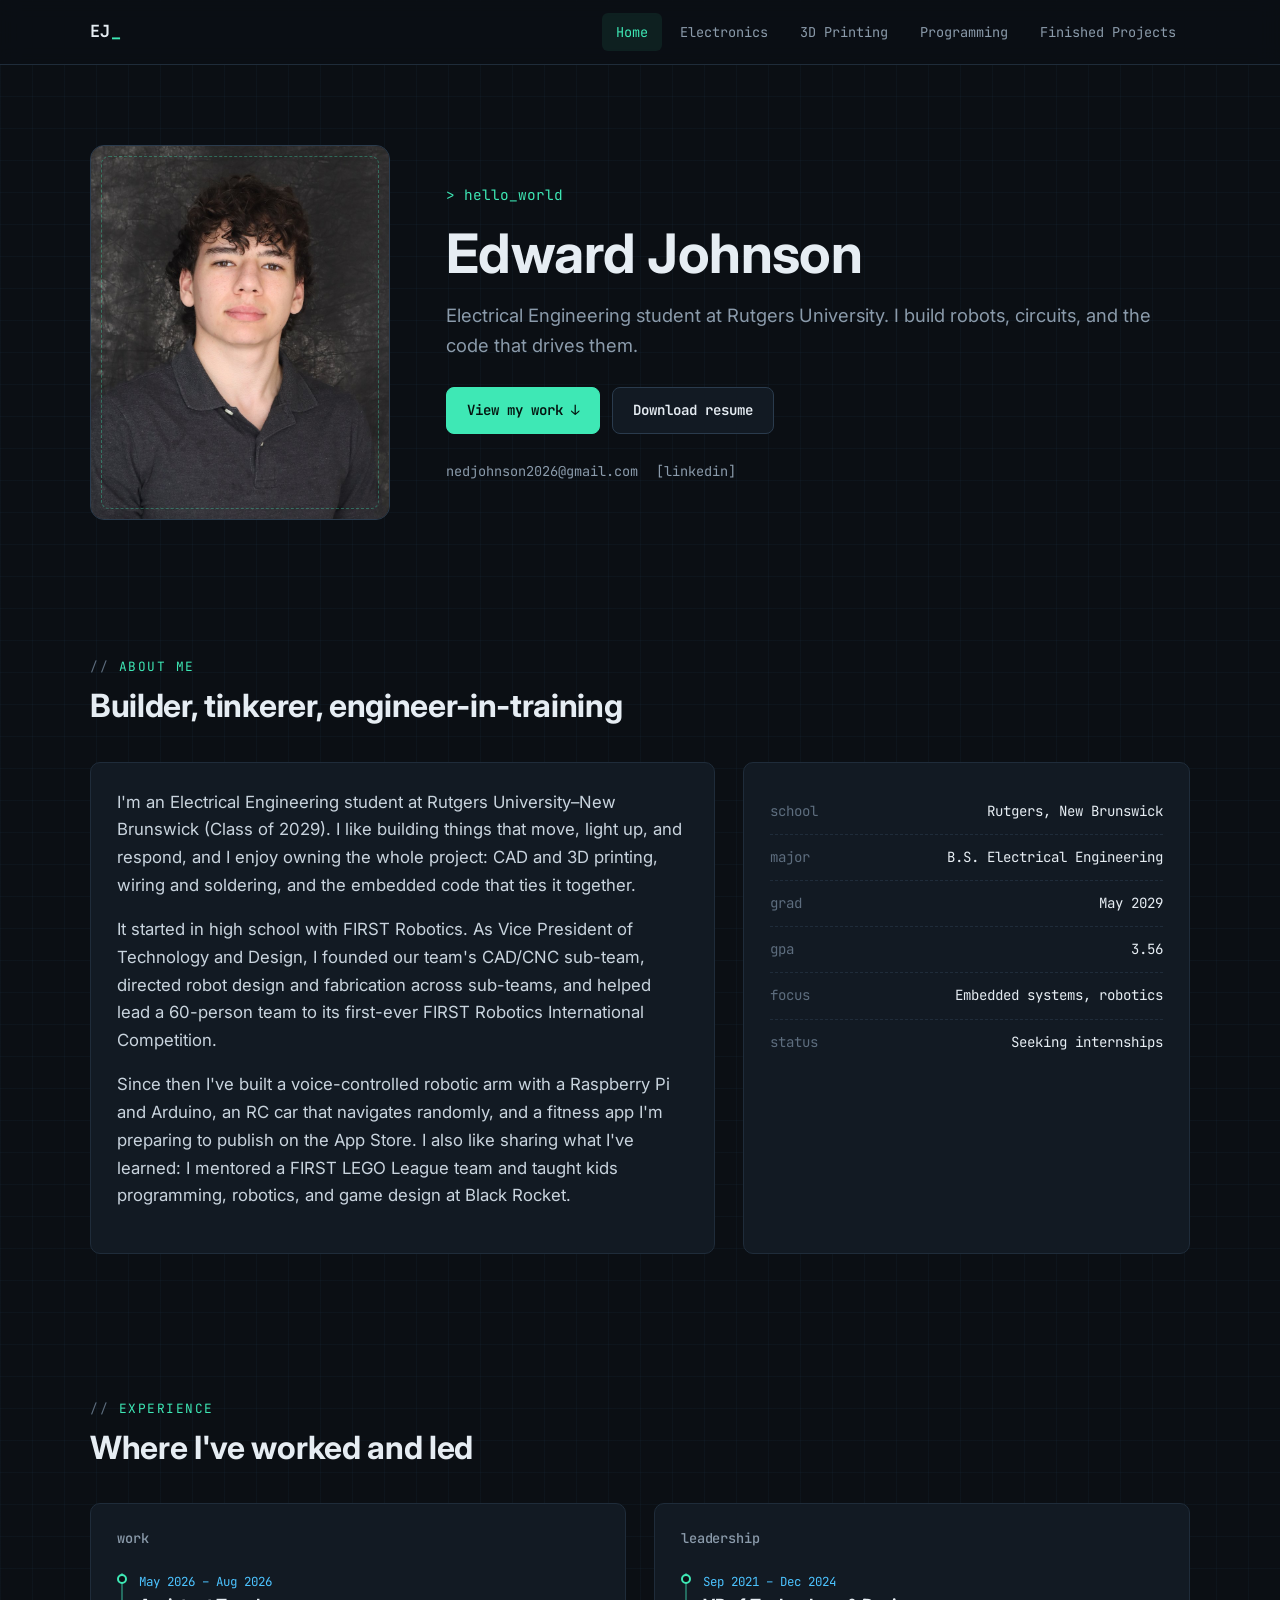
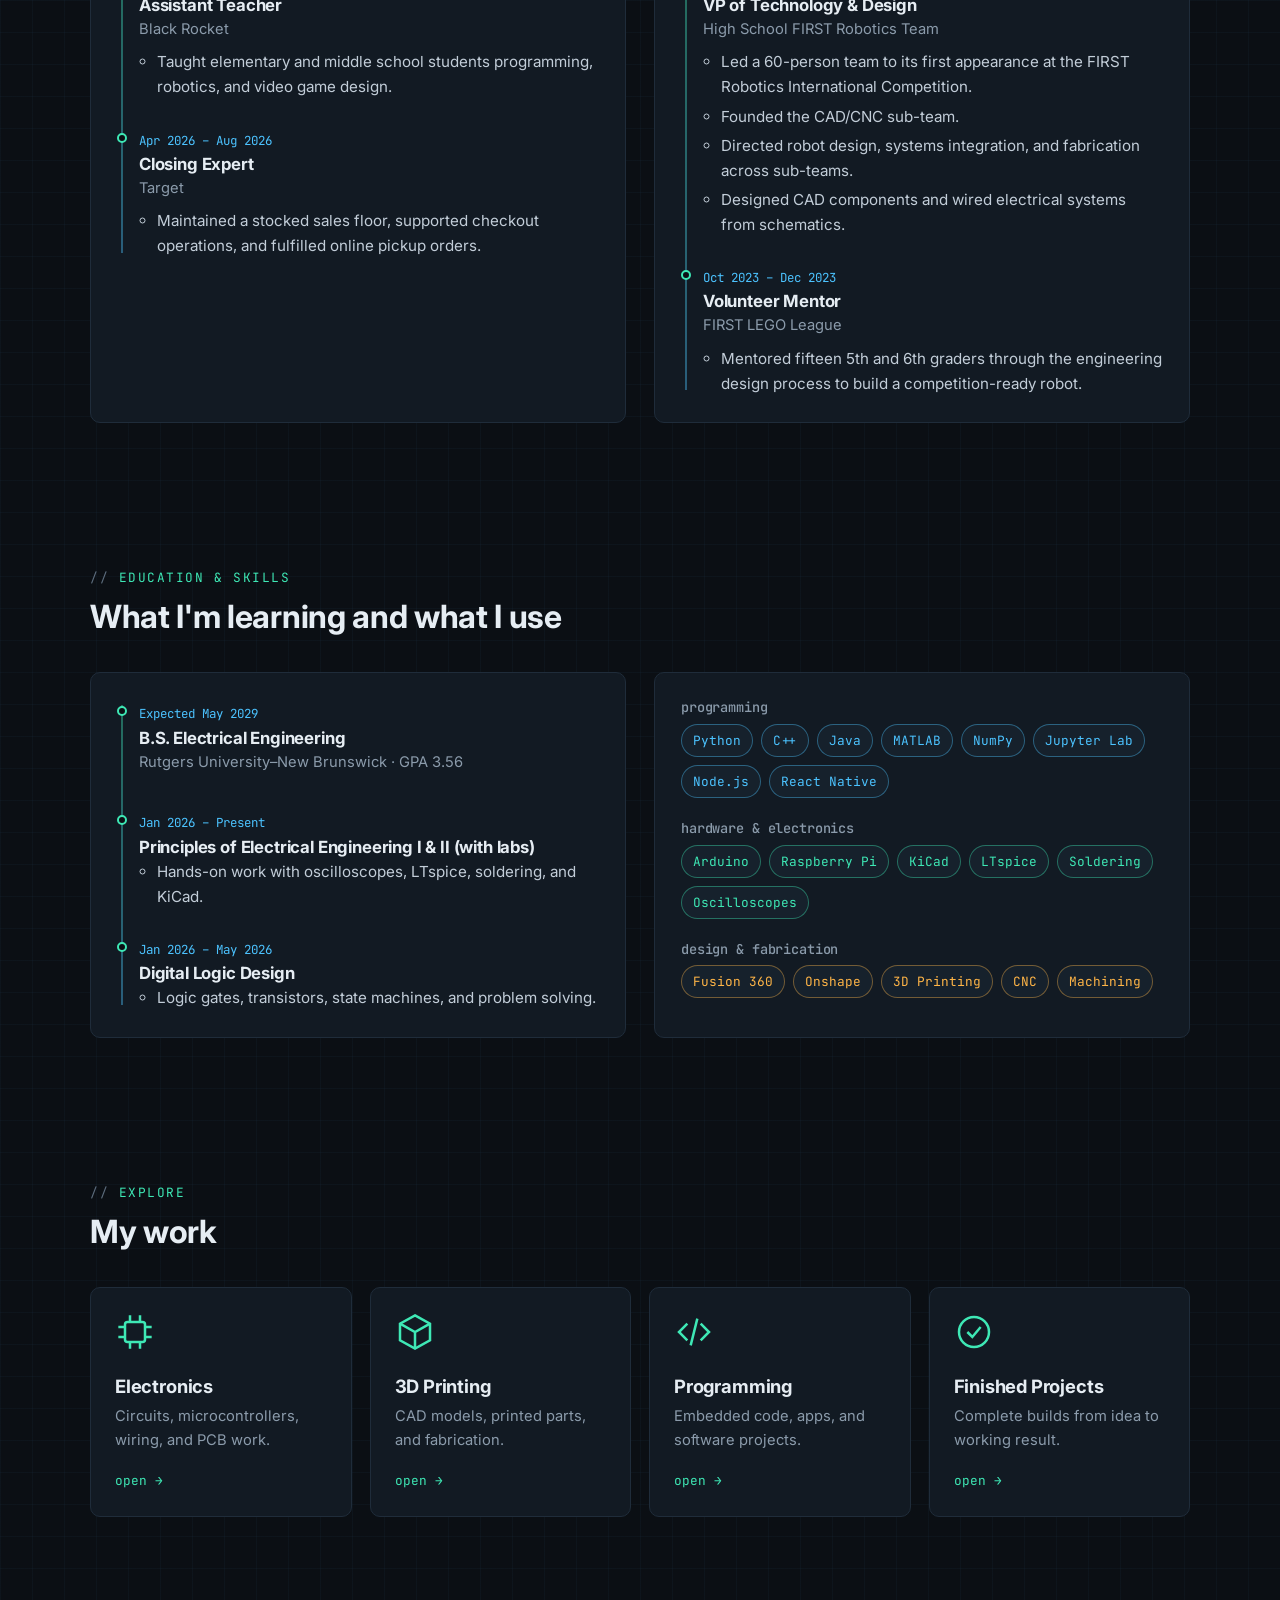
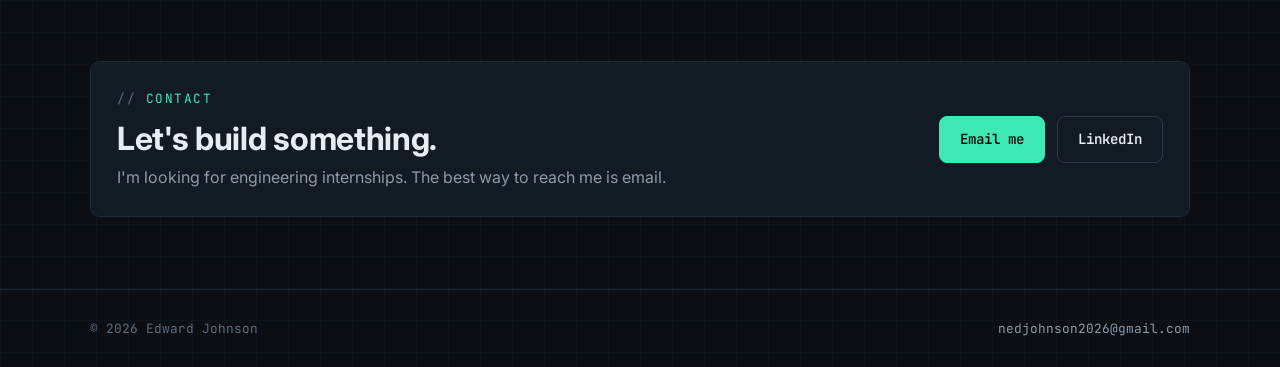
==== index.html @ 4710d796 "Initial commit: personal portfolio site Static HTML/CSS/JS portfolio with a homepage bio, four categ" ====
<!DOCTYPE html>
<html lang="en">
<head>
  <meta charset="UTF-8">
  <meta name="viewport" content="width=device-width, initial-scale=1.0">
  <title>Edward Johnson | Electrical Engineering Portfolio</title>
  <meta name="description" content="Portfolio of Edward Johnson, Electrical Engineering student at Rutgers University: electronics, 3D printing, programming, and finished projects.">
  <link rel="preconnect" href="https://fonts.googleapis.com">
  <link rel="preconnect" href="https://fonts.gstatic.com" crossorigin>
  <link href="https://fonts.googleapis.com/css2?family=Inter:wght@400;500;600;700&family=JetBrains+Mono:wght@400;500;700&display=swap" rel="stylesheet">
  <link rel="stylesheet" href="assets/css/style.css?v=4">
</head>
<body data-page="home">

  <header class="site-header">
    <nav class="container nav" aria-label="Main">
      <a href="index.html" class="logo">EJ<span>_</span></a>
      <button class="nav-toggle" aria-label="Toggle menu" aria-expanded="false">&#9776;</button>
      <ul class="nav-links">
        <li><a href="index.html" data-nav="home">Home</a></li>
        <li><a href="electronics.html" data-nav="electronics">Electronics</a></li>
        <li><a href="3d-printing.html" data-nav="3d-printing">3D Printing</a></li>
        <li><a href="programming.html" data-nav="programming">Programming</a></li>
        <li><a href="finished-projects.html" data-nav="finished">Finished Projects</a></li>
      </ul>
    </nav>
  </header>

  <main>
    <!-- ================= HERO ================= -->
    <section class="hero">
      <div class="container hero-grid">
        <div class="photo-frame">
          <img src="media/profile.jpg" alt="Portrait of Edward Johnson" style="object-position:center 30%">
        </div>

        <div>
          <p class="eyebrow">&gt; hello_world</p>
          <h1>Edward Johnson</h1>
          <p class="role">Electrical Engineering student at Rutgers University. I build robots, circuits, and the code that drives them.</p>
          <div class="hero-actions">
            <a href="#explore" class="btn btn-primary">View my work &darr;</a>
            <a href="files/Edward-Johnson-Resume.pdf" class="btn" download>Download resume</a>
          </div>
          <div class="hero-links">
            <a href="mailto:nedjohnson2026@gmail.com">nedjohnson2026@gmail.com</a>
            <a href="https://www.linkedin.com/in/edward-johnson-9468a7404" target="_blank" rel="noopener">[linkedin]</a>          </div>
        </div>
      </div>
    </section>

    <!-- ================= ABOUT ================= -->
    <section id="about">
      <div class="container">
        <div class="section-head">
          <span class="section-label">About me</span>
          <h2>Builder, tinkerer, engineer-in-training</h2>
        </div>
        <div class="about-grid">
          <div class="panel bio">
            <p>I'm an Electrical Engineering student at Rutgers University–New Brunswick (Class of 2029). I like building things that move, light up, and respond, and I enjoy owning the whole project: CAD and 3D printing, wiring and soldering, and the embedded code that ties it together.</p>
            <p>It started in high school with FIRST Robotics. As Vice President of Technology and Design, I founded our team's CAD/CNC sub-team, directed robot design and fabrication across sub-teams, and helped lead a 60-person team to its first-ever FIRST Robotics International Competition.</p>
            <p>Since then I've built a voice-controlled robotic arm with a Raspberry Pi and Arduino, an RC car that navigates randomly, and a fitness app I'm preparing to publish on the App Store. I also like sharing what I've learned: I mentored a FIRST LEGO League team and taught kids programming, robotics, and game design at Black Rocket.</p>
          </div>
          <div class="panel">
            <ul class="facts">
              <li><span class="k">school</span><span class="v">Rutgers, New Brunswick</span></li>
              <li><span class="k">major</span><span class="v">B.S. Electrical Engineering</span></li>
              <li><span class="k">grad</span><span class="v">May 2029</span></li>
              <li><span class="k">gpa</span><span class="v">3.56</span></li>
              <li><span class="k">focus</span><span class="v">Embedded systems, robotics</span></li>
              <li><span class="k">status</span><span class="v accent">Seeking internships</span></li>
            </ul>
          </div>
        </div>
      </div>
    </section>

    <!-- ================= EXPERIENCE + LEADERSHIP ================= -->
    <section id="experience">
      <div class="container">
        <div class="section-head">
          <span class="section-label">Experience</span>
          <h2>Where I've worked and led</h2>
        </div>
        <div class="two-col">
          <div class="panel">
            <h3 class="mono muted" style="font-size:.85rem;font-weight:500;margin-bottom:20px">work</h3>
            <ul class="timeline">
              <li>
                <span class="when">May 2026 – Aug 2026</span>
                <h3>Assistant Teacher</h3>
                <div class="where">Black Rocket</div>
                <ul><li>Taught elementary and middle school students programming, robotics, and video game design.</li></ul>
              </li>
              <li>
                <span class="when">Apr 2026 – Aug 2026</span>
                <h3>Closing Expert</h3>
                <div class="where">Target</div>
                <ul><li>Maintained a stocked sales floor, supported checkout operations, and fulfilled online pickup orders.</li></ul>
              </li>
            </ul>
          </div>
          <div class="panel">
            <h3 class="mono muted" style="font-size:.85rem;font-weight:500;margin-bottom:20px">leadership</h3>
            <ul class="timeline">
              <li>
                <span class="when">Sep 2021 – Dec 2024</span>
                <h3>VP of Technology &amp; Design</h3>
                <div class="where">High School FIRST Robotics Team</div>
                <ul>
                  <li>Led a 60-person team to its first appearance at the FIRST Robotics International Competition.</li>
                  <li>Founded the CAD/CNC sub-team.</li>
                  <li>Directed robot design, systems integration, and fabrication across sub-teams.</li>
                  <li>Designed CAD components and wired electrical systems from schematics.</li>
                </ul>
              </li>
              <li>
                <span class="when">Oct 2023 – Dec 2023</span>
                <h3>Volunteer Mentor</h3>
                <div class="where">FIRST LEGO League</div>
                <ul><li>Mentored fifteen 5th and 6th graders through the engineering design process to build a competition-ready robot.</li></ul>
              </li>
            </ul>
          </div>
        </div>
      </div>
    </section>

    <!-- ================= EDUCATION + SKILLS ================= -->
    <section id="skills">
      <div class="container">
        <div class="section-head">
          <span class="section-label">Education &amp; skills</span>
          <h2>What I'm learning and what I use</h2>
        </div>
        <div class="two-col">
          <div class="panel">
            <ul class="timeline">
              <li>
                <span class="when">Expected May 2029</span>
                <h3>B.S. Electrical Engineering</h3>
                <div class="where">Rutgers University–New Brunswick · GPA 3.56</div>
              </li>
              <li>
                <span class="when">Jan 2026 – Present</span>
                <h3>Principles of Electrical Engineering I &amp; II (with labs)</h3>
                <ul><li>Hands-on work with oscilloscopes, LTspice, soldering, and KiCad.</li></ul>
              </li>
              <li>
                <span class="when">Jan 2026 – May 2026</span>
                <h3>Digital Logic Design</h3>
                <ul><li>Logic gates, transistors, state machines, and problem solving.</li></ul>
              </li>
            </ul>
          </div>
          <div class="panel">
            <div class="skill-group">
              <h3>programming</h3>
              <ul class="chips">
                <li class="chip blue">Python</li><li class="chip blue">C++</li><li class="chip blue">Java</li>
                <li class="chip blue">MATLAB</li><li class="chip blue">NumPy</li><li class="chip blue">Jupyter Lab</li>
                <li class="chip blue">Node.js</li><li class="chip blue">React Native</li>
              </ul>
            </div>
            <div class="skill-group">
              <h3>hardware &amp; electronics</h3>
              <ul class="chips">
                <li class="chip green">Arduino</li><li class="chip green">Raspberry Pi</li><li class="chip green">KiCad</li>
                <li class="chip green">LTspice</li><li class="chip green">Soldering</li><li class="chip green">Oscilloscopes</li>
              </ul>
            </div>
            <div class="skill-group">
              <h3>design &amp; fabrication</h3>
              <ul class="chips">
                <li class="chip amber">Fusion 360</li><li class="chip amber">Onshape</li><li class="chip amber">3D Printing</li>
                <li class="chip amber">CNC</li><li class="chip amber">Machining</li>
              </ul>
            </div>
          </div>
        </div>
      </div>
    </section>

    <!-- ================= EXPLORE ================= -->
    <section id="explore">
      <div class="container">
        <div class="section-head">
          <span class="section-label">Explore</span>
          <h2>My work</h2>
        </div>
        <div class="tiles">
          <a class="tile" href="electronics.html">
            <svg class="icon" viewBox="0 0 24 24" fill="none" stroke="currentColor" stroke-width="1.5"><rect x="6" y="6" width="12" height="12" rx="1.5"/><path d="M9 2v4M15 2v4M9 18v4M15 18v4M2 9h4M2 15h4M18 9h4M18 15h4"/></svg>
            <h3>Electronics</h3>
            <p>Circuits, microcontrollers, wiring, and PCB work.</p>
            <span class="go">open &rarr;</span>
          </a>
          <a class="tile" href="3d-printing.html">
            <svg class="icon" viewBox="0 0 24 24" fill="none" stroke="currentColor" stroke-width="1.5"><path d="M12 2l9 5v10l-9 5-9-5V7z"/><path d="M12 22V12M21 7l-9 5-9-5"/></svg>
            <h3>3D Printing</h3>
            <p>CAD models, printed parts, and fabrication.</p>
            <span class="go">open &rarr;</span>
          </a>
          <a class="tile" href="programming.html">
            <svg class="icon" viewBox="0 0 24 24" fill="none" stroke="currentColor" stroke-width="1.5"><path d="M8 7l-5 5 5 5M16 7l5 5-5 5M14 4l-4 16"/></svg>
            <h3>Programming</h3>
            <p>Embedded code, apps, and software projects.</p>
            <span class="go">open &rarr;</span>
          </a>
          <a class="tile" href="finished-projects.html">
            <svg class="icon" viewBox="0 0 24 24" fill="none" stroke="currentColor" stroke-width="1.5"><circle cx="12" cy="12" r="9"/><path d="M8 12l3 3 5-6"/></svg>
            <h3>Finished Projects</h3>
            <p>Complete builds from idea to working result.</p>
            <span class="go">open &rarr;</span>
          </a>
        </div>
      </div>
    </section>

    <!-- ================= CONTACT ================= -->
    <section id="contact">
      <div class="container">
        <div class="panel contact-panel">
          <div>
            <span class="section-label">Contact</span>
            <h2>Let's build something.</h2>
            <p class="muted" style="margin:0">I'm looking for engineering internships. The best way to reach me is email.</p>
          </div>
          <div class="hero-actions" style="margin:0">
            <a href="mailto:nedjohnson2026@gmail.com" class="btn btn-primary">Email me</a>
            <a href="https://www.linkedin.com/in/edward-johnson-9468a7404" class="btn" target="_blank" rel="noopener">LinkedIn</a>
          </div>
        </div>
      </div>
    </section>
  </main>

  <footer class="site-footer">
    <div class="container">
      <span>&copy; <span id="year"></span> Edward Johnson</span>
      <span><a href="mailto:nedjohnson2026@gmail.com">nedjohnson2026@gmail.com</a></span>
    </div>
  </footer>

  <script src="assets/js/main.js?v=3"></script>
</body>
</html>
---- assets/css/style.css ----
/* =========================================================
   Edward Johnson — Portfolio
   Dark engineering theme
   ========================================================= */

:root {
  --bg: #0b0f14;
  --bg-2: #0f151c;
  --panel: #121a23;
  --panel-2: #16212c;
  --line: #1f2c3a;
  --line-2: #2a3b4d;
  --text: #e6edf3;
  --muted: #8b9bab;
  --dim: #5d6d7e;
  --accent: #3ee8b5;        /* PCB green */
  --accent-2: #4cc3ff;      /* signal blue */
  --warn: #ffb547;          /* solder amber */
  --radius: 10px;
  --maxw: 1140px;
  --mono: "JetBrains Mono", ui-monospace, SFMono-Regular, Consolas, monospace;
  --sans: "Inter", system-ui, -apple-system, "Segoe UI", Roboto, sans-serif;
}

*,
*::before,
*::after { box-sizing: border-box; }

html { scroll-behavior: smooth; }

body {
  margin: 0;
  background-color: var(--bg);
  background-image:
    linear-gradient(rgba(76, 195, 255, 0.035) 1px, transparent 1px),
    linear-gradient(90deg, rgba(76, 195, 255, 0.035) 1px, transparent 1px);
  background-size: 32px 32px;
  color: var(--text);
  font-family: var(--sans);
  font-size: 16px;
  line-height: 1.65;
  -webkit-font-smoothing: antialiased;
}

img { max-width: 100%; display: block; }

a { color: var(--accent); text-decoration: none; }
a:hover { text-decoration: underline; }

h1, h2, h3, h4 { line-height: 1.2; margin: 0 0 0.6em; font-weight: 700; letter-spacing: -0.01em; }
h1 { font-size: clamp(2.2rem, 5vw, 3.4rem); }
h2 { font-size: clamp(1.5rem, 3vw, 2rem); }
h3 { font-size: 1.15rem; }
p  { margin: 0 0 1em; }

.container { width: 100%; max-width: var(--maxw); margin: 0 auto; padding: 0 20px; }

.mono { font-family: var(--mono); }
.muted { color: var(--muted); }
.accent { color: var(--accent); }

/* ---------- Header / Nav ---------- */
.site-header {
  position: sticky;
  top: 0;
  z-index: 50;
  background: rgba(11, 15, 20, 0.85);
  backdrop-filter: blur(10px);
  border-bottom: 1px solid var(--line);
}
.nav {
  display: flex;
  align-items: center;
  justify-content: space-between;
  height: 64px;
}
.logo {
  font-family: var(--mono);
  font-weight: 700;
  font-size: 1.05rem;
  color: var(--text);
  letter-spacing: 0.02em;
}
.logo span { color: var(--accent); }
.logo:hover { text-decoration: none; }

.nav-links { display: flex; gap: 4px; list-style: none; margin: 0; padding: 0; }
.nav-links a {
  display: block;
  padding: 8px 14px;
  border-radius: 6px;
  font-family: var(--mono);
  font-size: 0.85rem;
  color: var(--muted);
  transition: color 0.15s, background 0.15s;
}
.nav-links a:hover { color: var(--text); background: var(--panel); text-decoration: none; }
.nav-links a.active { color: var(--accent); background: rgba(62, 232, 181, 0.08); }

.nav-toggle {
  display: none;
  background: none;
  border: 1px solid var(--line-2);
  border-radius: 6px;
  color: var(--text);
  width: 40px;
  height: 40px;
  cursor: pointer;
  font-size: 1.2rem;
}

@media (max-width: 820px) {
  .nav-toggle { display: inline-flex; align-items: center; justify-content: center; }
  .nav-links {
    position: absolute;
    top: 64px;
    left: 0;
    right: 0;
    flex-direction: column;
    background: var(--bg-2);
    border-bottom: 1px solid var(--line);
    padding: 8px 20px 16px;
    display: none;
  }
  .nav-links.open { display: flex; }
  .nav-links a { padding: 12px 10px; font-size: 0.95rem; }
}

/* ---------- Buttons ---------- */
.btn {
  display: inline-flex;
  align-items: center;
  gap: 8px;
  padding: 11px 20px;
  border-radius: 8px;
  font-family: var(--mono);
  font-size: 0.88rem;
  font-weight: 600;
  border: 1px solid var(--line-2);
  color: var(--text);
  background: var(--panel);
  transition: border-color 0.15s, transform 0.15s, background 0.15s;
}
.btn:hover { text-decoration: none; border-color: var(--accent); transform: translateY(-1px); }
.btn-primary { background: var(--accent); color: #04140f; border-color: var(--accent); }
.btn-primary:hover { background: #5ff0c5; }

/* ---------- Sections ---------- */
section { padding: 72px 0; }
.section-label {
  font-family: var(--mono);
  font-size: 0.8rem;
  color: var(--accent);
  letter-spacing: 0.12em;
  text-transform: uppercase;
  margin-bottom: 10px;
  display: block;
}
.section-label::before { content: "// "; color: var(--dim); }
.section-head { margin-bottom: 36px; max-width: 680px; }

.panel {
  background: var(--panel);
  border: 1px solid var(--line);
  border-radius: var(--radius);
  padding: 26px;
}

/* ---------- Hero (home) ---------- */
.hero { padding: 80px 0 64px; }
.hero-grid {
  display: grid;
  grid-template-columns: 300px 1fr;
  gap: 56px;
  align-items: center;
}
.hero .eyebrow { font-family: var(--mono); color: var(--accent); font-size: 0.9rem; margin-bottom: 14px; }
.hero h1 { margin-bottom: 14px; }
.hero .role { font-size: 1.15rem; color: var(--muted); margin-bottom: 26px; }
.hero-actions { display: flex; flex-wrap: wrap; gap: 12px; margin-bottom: 26px; }
.hero-links { display: flex; flex-wrap: wrap; gap: 18px; font-family: var(--mono); font-size: 0.85rem; }
.hero-links a { color: var(--muted); }
.hero-links a:hover { color: var(--accent); }

.photo-frame {
  position: relative;
  aspect-ratio: 4 / 5;
  border-radius: 14px;
  border: 1px solid var(--line-2);
  background: var(--panel);
  overflow: hidden;
}
.photo-frame::after {
  /* corner brackets */
  content: "";
  position: absolute;
  inset: 10px;
  border: 1px dashed rgba(62, 232, 181, 0.35);
  border-radius: 8px;
  pointer-events: none;
}
.photo-frame img { width: 100%; height: 100%; object-fit: cover; }

/* ---------- Media placeholders ---------- */
.media-ph {
  display: flex;
  flex-direction: column;
  align-items: center;
  justify-content: center;
  gap: 10px;
  width: 100%;
  height: 100%;
  min-height: 180px;
  color: var(--dim);
  font-family: var(--mono);
  font-size: 0.78rem;
  text-align: center;
  padding: 16px;
  background:
    repeating-linear-gradient(45deg, transparent 0 12px, rgba(255,255,255,0.015) 12px 24px),
    var(--panel-2);
}
.media-ph svg { width: 44px; height: 44px; opacity: 0.6; }

/* ---------- About ---------- */
.about-grid { display: grid; grid-template-columns: 1.4fr 1fr; gap: 28px; }
.bio p { color: #c9d4de; font-size: 1.05rem; }
.facts { list-style: none; margin: 0; padding: 0; font-family: var(--mono); font-size: 0.88rem; }
.facts li { display: flex; justify-content: space-between; gap: 16px; padding: 11px 0; border-bottom: 1px dashed var(--line); }
.facts li:last-child { border-bottom: 0; }
.facts .k { color: var(--dim); }
.facts .v { color: var(--text); text-align: right; }

/* ---------- Timeline ---------- */
.two-col { display: grid; grid-template-columns: 1fr 1fr; gap: 28px; }
.timeline { position: relative; margin: 0; padding: 0 0 0 22px; list-style: none; }
.timeline::before {
  content: "";
  position: absolute;
  left: 4px;
  top: 6px;
  bottom: 6px;
  width: 2px;
  background: linear-gradient(var(--accent), var(--accent-2));
  opacity: 0.4;
}
.timeline li { position: relative; padding-bottom: 26px; }
.timeline li:last-child { padding-bottom: 0; }
.timeline li::before {
  content: "";
  position: absolute;
  left: -22px;
  top: 7px;
  width: 10px;
  height: 10px;
  border-radius: 50%;
  background: var(--bg);
  border: 2px solid var(--accent);
}
.timeline .when { font-family: var(--mono); font-size: 0.78rem; color: var(--accent-2); }
.timeline h3 { margin: 2px 0 2px; font-size: 1.05rem; }
.timeline .where { color: var(--muted); font-size: 0.92rem; margin-bottom: 8px; }
.timeline ul { margin: 0; padding-left: 18px; color: #c2cdd8; font-size: 0.95rem; }
.timeline ul li { padding: 0 0 4px; }
.timeline ul li::before { display: none; }

/* ---------- Skills ---------- */
.skill-group + .skill-group { margin-top: 22px; }
.skill-group h3 { font-family: var(--mono); font-size: 0.85rem; color: var(--muted); font-weight: 500; }
.chips { display: flex; flex-wrap: wrap; gap: 8px; list-style: none; margin: 0; padding: 0; }
.chip {
  font-family: var(--mono);
  font-size: 0.8rem;
  padding: 5px 11px;
  border-radius: 999px;
  border: 1px solid var(--line-2);
  color: var(--text);
  background: var(--panel-2);
}
.chip.green { border-color: rgba(62,232,181,0.4); color: var(--accent); }
.chip.blue  { border-color: rgba(76,195,255,0.4); color: var(--accent-2); }
.chip.amber { border-color: rgba(255,181,71,0.4); color: var(--warn); }

/* ---------- Category tiles (home) ---------- */
.tiles { display: grid; grid-template-columns: repeat(4, 1fr); gap: 18px; }
.tile {
  display: block;
  background: var(--panel);
  border: 1px solid var(--line);
  border-radius: var(--radius);
  padding: 24px;
  color: var(--text);
  transition: border-color 0.15s, transform 0.15s;
}
.tile:hover { text-decoration: none; border-color: var(--accent); transform: translateY(-3px); }
.tile .icon { width: 40px; height: 40px; color: var(--accent); margin-bottom: 16px; }
.tile h3 { margin-bottom: 6px; }
.tile p { color: var(--muted); font-size: 0.92rem; margin: 0 0 14px; }
.tile .go { font-family: var(--mono); font-size: 0.8rem; color: var(--accent); }

/* ---------- Page header (category pages) ---------- */
.page-head { padding: 64px 0 24px; border-bottom: 1px solid var(--line); }
.page-head .path { font-family: var(--mono); font-size: 0.82rem; color: var(--dim); margin-bottom: 14px; }
.page-head .path a { color: var(--muted); }
.page-head p { color: var(--muted); max-width: 680px; font-size: 1.05rem; }

/* ---------- Project cards ---------- */
.cards { display: grid; grid-template-columns: repeat(auto-fill, minmax(300px, 1fr)); gap: 22px; }
.card {
  display: flex;
  flex-direction: column;
  background: var(--panel);
  border: 1px solid var(--line);
  border-radius: var(--radius);
  overflow: hidden;
  color: var(--text);
  transition: border-color 0.15s, transform 0.15s;
}
.card:hover { text-decoration: none; border-color: var(--accent); transform: translateY(-3px); }
.card-media { aspect-ratio: 16 / 10; overflow: hidden; border-bottom: 1px solid var(--line); }
.card-media img { width: 100%; height: 100%; object-fit: cover; }
.card-body { padding: 20px; display: flex; flex-direction: column; flex: 1; }
.card-meta { display: flex; justify-content: space-between; font-family: var(--mono); font-size: 0.75rem; color: var(--dim); margin-bottom: 8px; }
.card-body p { color: var(--muted); font-size: 0.93rem; flex: 1; }
.card .chips { margin-bottom: 14px; }
.card .chip { font-size: 0.72rem; padding: 3px 9px; }
.card .more { font-family: var(--mono); font-size: 0.8rem; color: var(--accent); }

.status { font-family: var(--mono); font-size: 0.72rem; padding: 2px 8px; border-radius: 4px; }
.status.done { color: var(--accent); background: rgba(62,232,181,0.1); }
.status.wip  { color: var(--warn); background: rgba(255,181,71,0.1); }

.empty-note {
  margin-top: 28px;
  padding: 16px 20px;
  border: 1px dashed var(--line-2);
  border-radius: var(--radius);
  color: var(--dim);
  font-family: var(--mono);
  font-size: 0.82rem;
}

/* ---------- Project detail ---------- */
.project-hero { padding: 56px 0 28px; }
.project-hero .path { font-family: var(--mono); font-size: 0.82rem; color: var(--dim); margin-bottom: 16px; }
.project-hero .path a { color: var(--muted); }
.project-hero .lede { color: var(--muted); font-size: 1.1rem; max-width: 760px; }
.spec {
  display: grid;
  grid-template-columns: repeat(auto-fit, minmax(180px, 1fr));
  gap: 0;
  border: 1px solid var(--line);
  border-radius: var(--radius);
  background: var(--panel);
  margin-top: 28px;
}
.spec div { padding: 16px 20px; border-right: 1px solid var(--line); }
.spec div:last-child { border-right: 0; }
.spec .k { display: block; font-family: var(--mono); font-size: 0.72rem; color: var(--dim); text-transform: uppercase; letter-spacing: 0.08em; }
.spec .v { font-size: 0.95rem; }

.feature-media { border-radius: var(--radius); overflow: hidden; border: 1px solid var(--line); aspect-ratio: 16 / 8; }
.feature-media img, .feature-media video { width: 100%; height: 100%; object-fit: cover; }

.writeup article { min-width: 0; }
.writeup { display: grid; grid-template-columns: 220px minmax(0, 1fr); gap: 48px; padding: 48px 0 24px; }
.toc { position: sticky; top: 90px; align-self: start; font-family: var(--mono); font-size: 0.82rem; }
.toc a { display: block; padding: 6px 0 6px 12px; color: var(--muted); border-left: 2px solid var(--line); }
.toc a:hover { color: var(--accent); border-left-color: var(--accent); text-decoration: none; }
.writeup article h2 { font-size: 1.45rem; margin-top: 8px; padding-top: 12px; }
.writeup article section { padding: 0 0 36px; }
.writeup article p, .writeup article li { color: #c9d4de; }
.coming-soon {
  padding: 18px 20px;
  border: 1px dashed var(--line-2);
  border-radius: 8px;
  color: var(--dim);
  font-family: var(--mono);
  font-size: 0.85rem;
}

.gallery { display: grid; grid-template-columns: repeat(auto-fill, minmax(220px, 1fr)); gap: 14px; }
.gallery figure { margin: 0; border-radius: 8px; overflow: hidden; border: 1px solid var(--line); aspect-ratio: 4 / 3; }
.gallery img { width: 100%; height: 100%; object-fit: cover; }

.pager { display: flex; justify-content: space-between; gap: 16px; padding: 24px 0 64px; border-top: 1px solid var(--line); }

/* ---------- Contact / Footer ---------- */
.contact-panel { display: flex; flex-wrap: wrap; justify-content: space-between; align-items: center; gap: 24px; }
.contact-panel h2 { margin-bottom: 6px; }
.site-footer { border-top: 1px solid var(--line); padding: 28px 0; color: var(--dim); font-family: var(--mono); font-size: 0.8rem; }
.site-footer .container { display: flex; flex-wrap: wrap; justify-content: space-between; gap: 12px; }
.site-footer a { color: var(--muted); }

/* ---------- Responsive ---------- */
@media (max-width: 960px) {
  .tiles { grid-template-columns: repeat(2, 1fr); }
  .writeup { grid-template-columns: 1fr; gap: 20px; }
  .toc { position: static; display: flex; flex-wrap: wrap; gap: 8px; }
  .toc a { border-left: 0; border: 1px solid var(--line); border-radius: 6px; padding: 6px 10px; }
}
@media (max-width: 820px) {
  .hero-grid { grid-template-columns: 1fr; gap: 32px; }
  .photo-frame { max-width: 260px; }
  .about-grid, .two-col { grid-template-columns: 1fr; }
  section { padding: 56px 0; }
}
@media (max-width: 520px) {
  .container { padding: 0 16px; }
  .tiles { grid-template-columns: 1fr; }
  .cards { grid-template-columns: 1fr; }
  .spec div { border-right: 0; border-bottom: 1px solid var(--line); }
  .spec div:last-child { border-bottom: 0; }
  .panel { padding: 20px; }
}

/* ---------- Project write-up content ---------- */
.feature-row { display: grid; grid-template-columns: 1.2fr 1fr 1fr; gap: 12px; }
.feature-row > * { aspect-ratio: 3 / 4; width: 100%; height: 100%; object-fit: cover; border-radius: var(--radius); border: 1px solid var(--line); background: #000; }
@media (max-width: 620px) {
  .feature-row { grid-template-columns: 1fr 1fr; }
  .feature-row > :first-child { grid-column: 1 / -1; aspect-ratio: 4 / 5; }
}

.fig { margin: 22px 0; }
.fig img, .fig video { width: 100%; border-radius: 8px; border: 1px solid var(--line); background: #000; }
.fig video { max-height: 560px; }
.fig img { cursor: zoom-in; }
.fig figcaption { font-family: var(--mono); font-size: 0.78rem; color: var(--dim); margin-top: 8px; line-height: 1.5; }
.fig-grid { display: grid; grid-template-columns: repeat(2, 1fr); gap: 18px; margin: 22px 0; }
.fig-grid.three { grid-template-columns: repeat(3, 1fr); }
.fig-grid .fig { margin: 0; }
.fig-grid .fig img { aspect-ratio: 4 / 3; object-fit: cover; }
.fig-grid .fig video { aspect-ratio: 3 / 4; object-fit: contain; }
.fig-grid.tall .fig img { aspect-ratio: 3 / 4; }
@media (max-width: 620px) {
  .fig-grid, .fig-grid.three { grid-template-columns: 1fr; }
}

.writeup article h3 { font-size: 1.05rem; margin-top: 24px; color: var(--text); }
.writeup article ul { padding-left: 20px; }
.writeup article li { margin-bottom: 4px; }
.writeup article code { font-family: var(--mono); font-size: 0.85em; color: var(--accent); background: var(--panel-2); padding: 1px 6px; border-radius: 4px; }

pre.code {
  background: #070a0e;
  border: 1px solid var(--line);
  border-radius: 8px;
  padding: 18px 20px;
  overflow-x: auto;
  font-family: var(--mono);
  font-size: 0.82rem;
  line-height: 1.6;
  color: #c9d4de;
  margin: 18px 0;
}
pre.code .c { color: var(--dim); }
pre.code .k { color: var(--accent-2); }
pre.code .s { color: var(--warn); }

.flow { display: flex; flex-wrap: wrap; align-items: center; gap: 10px; margin: 22px 0; font-family: var(--mono); font-size: 0.82rem; }
.flow span { padding: 10px 14px; border: 1px solid var(--line-2); border-radius: 8px; background: var(--panel); }
.flow b { color: var(--accent); font-weight: 400; }

table.data { width: 100%; border-collapse: collapse; margin: 18px 0; font-size: 0.92rem; }
table.data th, table.data td { text-align: left; padding: 10px 12px; border-bottom: 1px solid var(--line); }
table.data th { font-family: var(--mono); font-size: 0.75rem; color: var(--dim); text-transform: uppercase; letter-spacing: 0.06em; font-weight: 500; }
table.data td { color: #c9d4de; }
.table-wrap { overflow-x: auto; }

.callout { border-left: 3px solid var(--accent); background: var(--panel); padding: 14px 18px; border-radius: 0 8px 8px 0; margin: 20px 0; color: #c9d4de; }

/* ---------- Lightbox ---------- */
.lightbox { position: fixed; inset: 0; z-index: 100; background: rgba(0,0,0,0.88); display: none; align-items: center; justify-content: center; padding: 24px; cursor: zoom-out; }
.lightbox.open { display: flex; }
.lightbox img { max-width: 100%; max-height: 100%; border-radius: 8px; }

/* ---------- YouTube click-to-load facade + muted loop clips ---------- */
.yt, .loop {
  position: relative;
  display: block;
  width: 100%;
  max-width: 340px;          /* vertical phone videos stay phone-sized on laptops */
  aspect-ratio: 9 / 16;
  margin: 0 auto;
  border-radius: 8px;
  border: 1px solid var(--line);
  background: #000;
  overflow: hidden;
}
.yt.wide, .loop.wide { aspect-ratio: 16 / 9; max-width: none; }
.fig .loop, .fig-grid .fig video.loop { aspect-ratio: 9 / 16; max-height: none; object-fit: cover; }
.fig .loop.wide, .fig-grid .fig video.loop.wide { aspect-ratio: 16 / 9; }
.yt-play {
  all: unset;
  position: absolute;
  inset: 0;
  cursor: pointer;
  display: flex;
  align-items: center;
  justify-content: center;
}
.yt-play:focus-visible { outline: 3px solid var(--accent); outline-offset: -3px; }
.fig .yt img,
.yt img {
  position: absolute;
  inset: 0;
  width: 100%;
  height: 100%;
  aspect-ratio: auto;
  object-fit: cover;
  border: 0;
  border-radius: 0;
  cursor: pointer;
  transition: transform 0.3s ease, filter 0.3s ease;
}
.yt-play::after {          /* play button */
  content: "";
  position: relative;
  width: 68px;
  height: 68px;
  border-radius: 50%;
  background: rgba(8, 12, 16, 0.72) url("data:image/svg+xml,%3Csvg xmlns='http://www.w3.org/2000/svg' viewBox='0 0 24 24'%3E%3Cpath d='M8 5v14l11-7z' fill='%233ee8b5'/%3E%3C/svg%3E") center / 34px no-repeat;
  border: 2px solid rgba(62, 232, 181, 0.7);
  box-shadow: 0 6px 24px rgba(0, 0, 0, 0.5);
  transition: transform 0.2s ease, background-color 0.2s ease;
}
.yt-play:hover img { transform: scale(1.03); filter: brightness(0.85); }
.yt-play:hover::after { transform: scale(1.08); background-color: rgba(8, 12, 16, 0.9); }
.yt iframe { position: absolute; inset: 0; width: 100%; height: 100%; border: 0; }
.fig-grid .fig .yt, .fig-grid .fig .loop { max-width: 340px; }
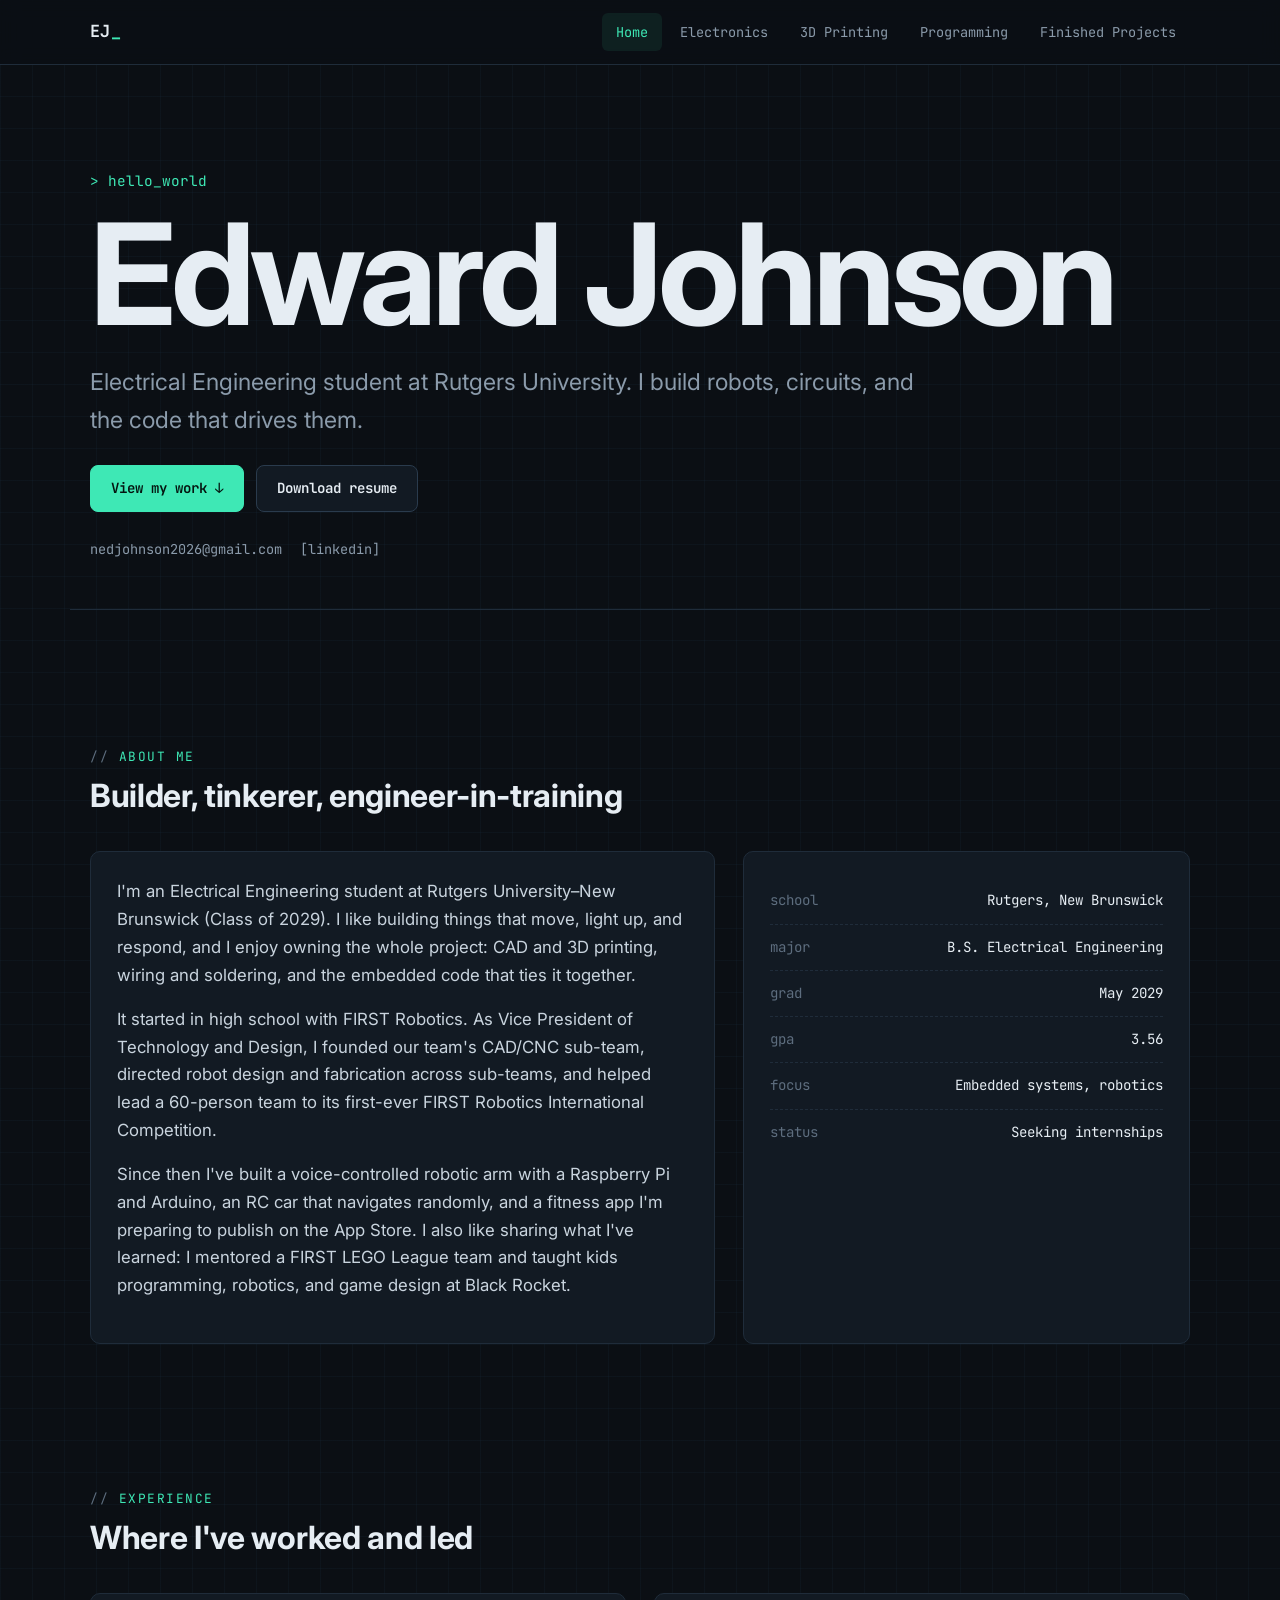
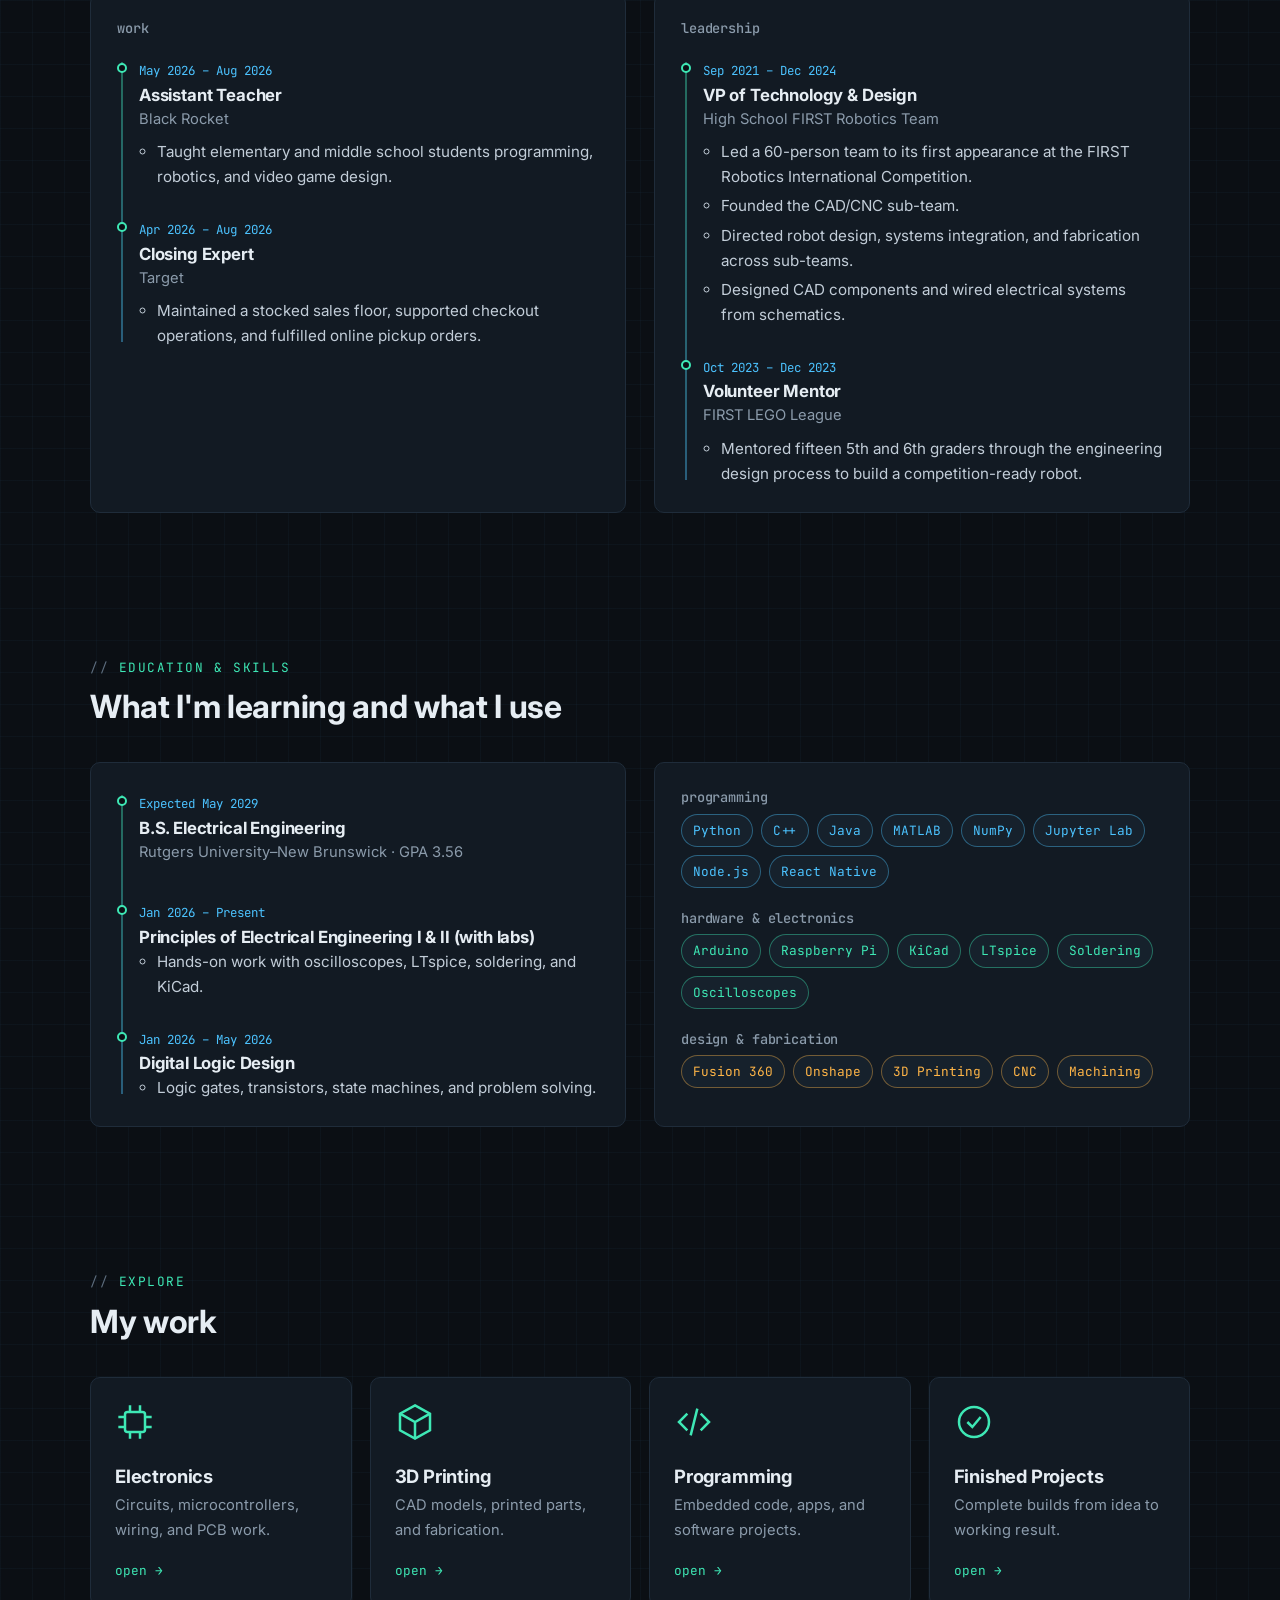
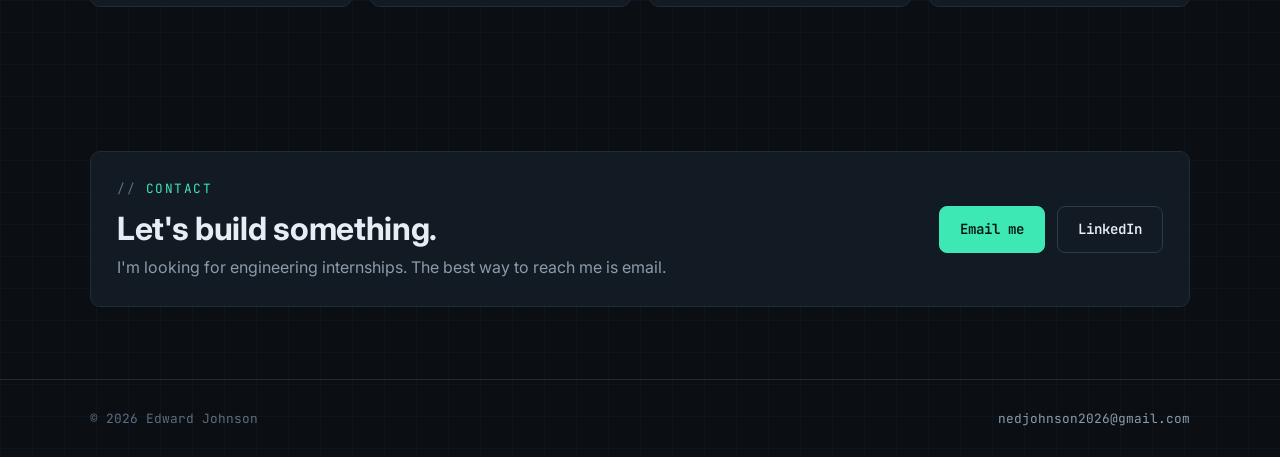
==== commit 0c762a46: "Add ClutchFit project page and full-width homepage headline - Write up ClutchFit (the fitness app) f" ====
--- a/index.html
+++ b/index.html
@@ -8,7 +8,7 @@
   <link rel="preconnect" href="https://fonts.googleapis.com">
   <link rel="preconnect" href="https://fonts.gstatic.com" crossorigin>
   <link href="https://fonts.googleapis.com/css2?family=Inter:wght@400;500;600;700&family=JetBrains+Mono:wght@400;500;700&display=swap" rel="stylesheet">
-  <link rel="stylesheet" href="assets/css/style.css?v=4">
+  <link rel="stylesheet" href="assets/css/style.css?v=8">
 </head>
 <body data-page="home">
 
@@ -29,22 +29,17 @@
   <main>
     <!-- ================= HERO ================= -->
     <section class="hero">
-      <div class="container hero-grid">
-        <div class="photo-frame">
-          <img src="media/profile.jpg" alt="Portrait of Edward Johnson" style="object-position:center 30%">
-        </div>
-
-        <div>
-          <p class="eyebrow">&gt; hello_world</p>
-          <h1>Edward Johnson</h1>
-          <p class="role">Electrical Engineering student at Rutgers University. I build robots, circuits, and the code that drives them.</p>
-          <div class="hero-actions">
-            <a href="#explore" class="btn btn-primary">View my work &darr;</a>
-            <a href="files/Edward-Johnson-Resume.pdf" class="btn" download>Download resume</a>
-          </div>
-          <div class="hero-links">
-            <a href="mailto:nedjohnson2026@gmail.com">nedjohnson2026@gmail.com</a>
-            <a href="https://www.linkedin.com/in/edward-johnson-9468a7404" target="_blank" rel="noopener">[linkedin]</a>          </div>
+      <div class="container hero-wide">
+        <p class="eyebrow">&gt; hello_world</p>
+        <h1>Edward Johnson</h1>
+        <p class="role">Electrical Engineering student at Rutgers University. I build robots, circuits, and the code that drives them.</p>
+        <div class="hero-actions">
+          <a href="#explore" class="btn btn-primary">View my work &darr;</a>
+          <a href="files/Edward-Johnson-Resume.pdf" class="btn" download>Download resume</a>
+        </div>
+        <div class="hero-links">
+          <a href="mailto:nedjohnson2026@gmail.com">nedjohnson2026@gmail.com</a>
+          <a href="https://www.linkedin.com/in/edward-johnson-9468a7404" target="_blank" rel="noopener">[linkedin]</a>
         </div>
       </div>
     </section>
--- a/assets/css/style.css
+++ b/assets/css/style.css
@@ -529,3 +529,63 @@
 .yt-play:hover::after { transform: scale(1.08); background-color: rgba(8, 12, 16, 0.9); }
 .yt iframe { position: absolute; inset: 0; width: 100%; height: 100%; border: 0; }
 .fig-grid .fig .yt, .fig-grid .fig .loop { max-width: 340px; }
+
+/* ---------- ClutchFit brand tile (stand-in until screenshots arrive) ---------- */
+.brand-tile {
+  display: flex;
+  flex-direction: column;
+  align-items: center;
+  justify-content: center;
+  gap: 10px;
+  width: 100%;
+  height: 100%;
+  min-height: 180px;
+  background:
+    radial-gradient(circle at 50% 42%, rgba(200, 241, 53, 0.16), transparent 60%),
+    #0a0a0f;
+  color: #c8f135;
+  text-align: center;
+}
+.brand-tile .mono {
+  position: relative;
+  font-family: var(--sans);
+  font-weight: 800;
+  font-size: clamp(2.6rem, 7vw, 4.2rem);
+  letter-spacing: -0.04em;
+  line-height: 1;
+}
+.brand-tile .mono svg {
+  position: absolute;
+  width: 0.62em;
+  height: 0.62em;
+  right: -0.32em;
+  top: -0.18em;
+}
+.brand-tile .word { font-family: var(--mono); font-size: 0.8rem; letter-spacing: 0.32em; color: #e9f7b8; }
+.brand-tile .tag { font-size: 0.8rem; color: #8b9bab; }
+.feature-media .brand-tile { min-height: 0; }
+
+.feature-grid { display: grid; grid-template-columns: repeat(2, minmax(0, 1fr)); gap: 14px; margin: 20px 0; }
+.feature-grid .panel { padding: 18px 20px; }
+.feature-grid h3 { margin: 0 0 6px; font-size: 1rem; }
+.feature-grid p { margin: 0; font-size: 0.92rem; color: var(--muted); }
+@media (max-width: 620px) { .feature-grid { grid-template-columns: 1fr; } }
+
+.stat-row { display: grid; grid-template-columns: repeat(4, minmax(0, 1fr)); gap: 12px; margin: 22px 0; }
+.stat-row div { background: var(--panel); border: 1px solid var(--line); border-radius: 8px; padding: 14px 16px; }
+.stat-row b { display: block; font-size: 1.5rem; color: var(--accent); line-height: 1.2; }
+.stat-row span { font-family: var(--mono); font-size: 0.72rem; color: var(--dim); }
+@media (max-width: 620px) { .stat-row { grid-template-columns: repeat(2, minmax(0, 1fr)); } }
+
+/* ---------- Full-width homepage headline (no photo) ---------- */
+.hero-wide { padding-top: 24px; padding-bottom: 8px; border-bottom: 1px solid var(--line); }
+.hero-wide h1 {
+  /* sized so the name spans the content width: container width / ~7.8 */
+  font-size: min(calc((100vw - 40px) / 7.8), 141px);
+  white-space: nowrap;
+  line-height: 0.95;
+  letter-spacing: -0.035em;
+  margin-bottom: 22px;
+}
+.hero-wide .role { font-size: clamp(1.1rem, 2vw, 1.45rem); max-width: 60ch; }
+.hero-wide .hero-links { margin-bottom: 40px; }
